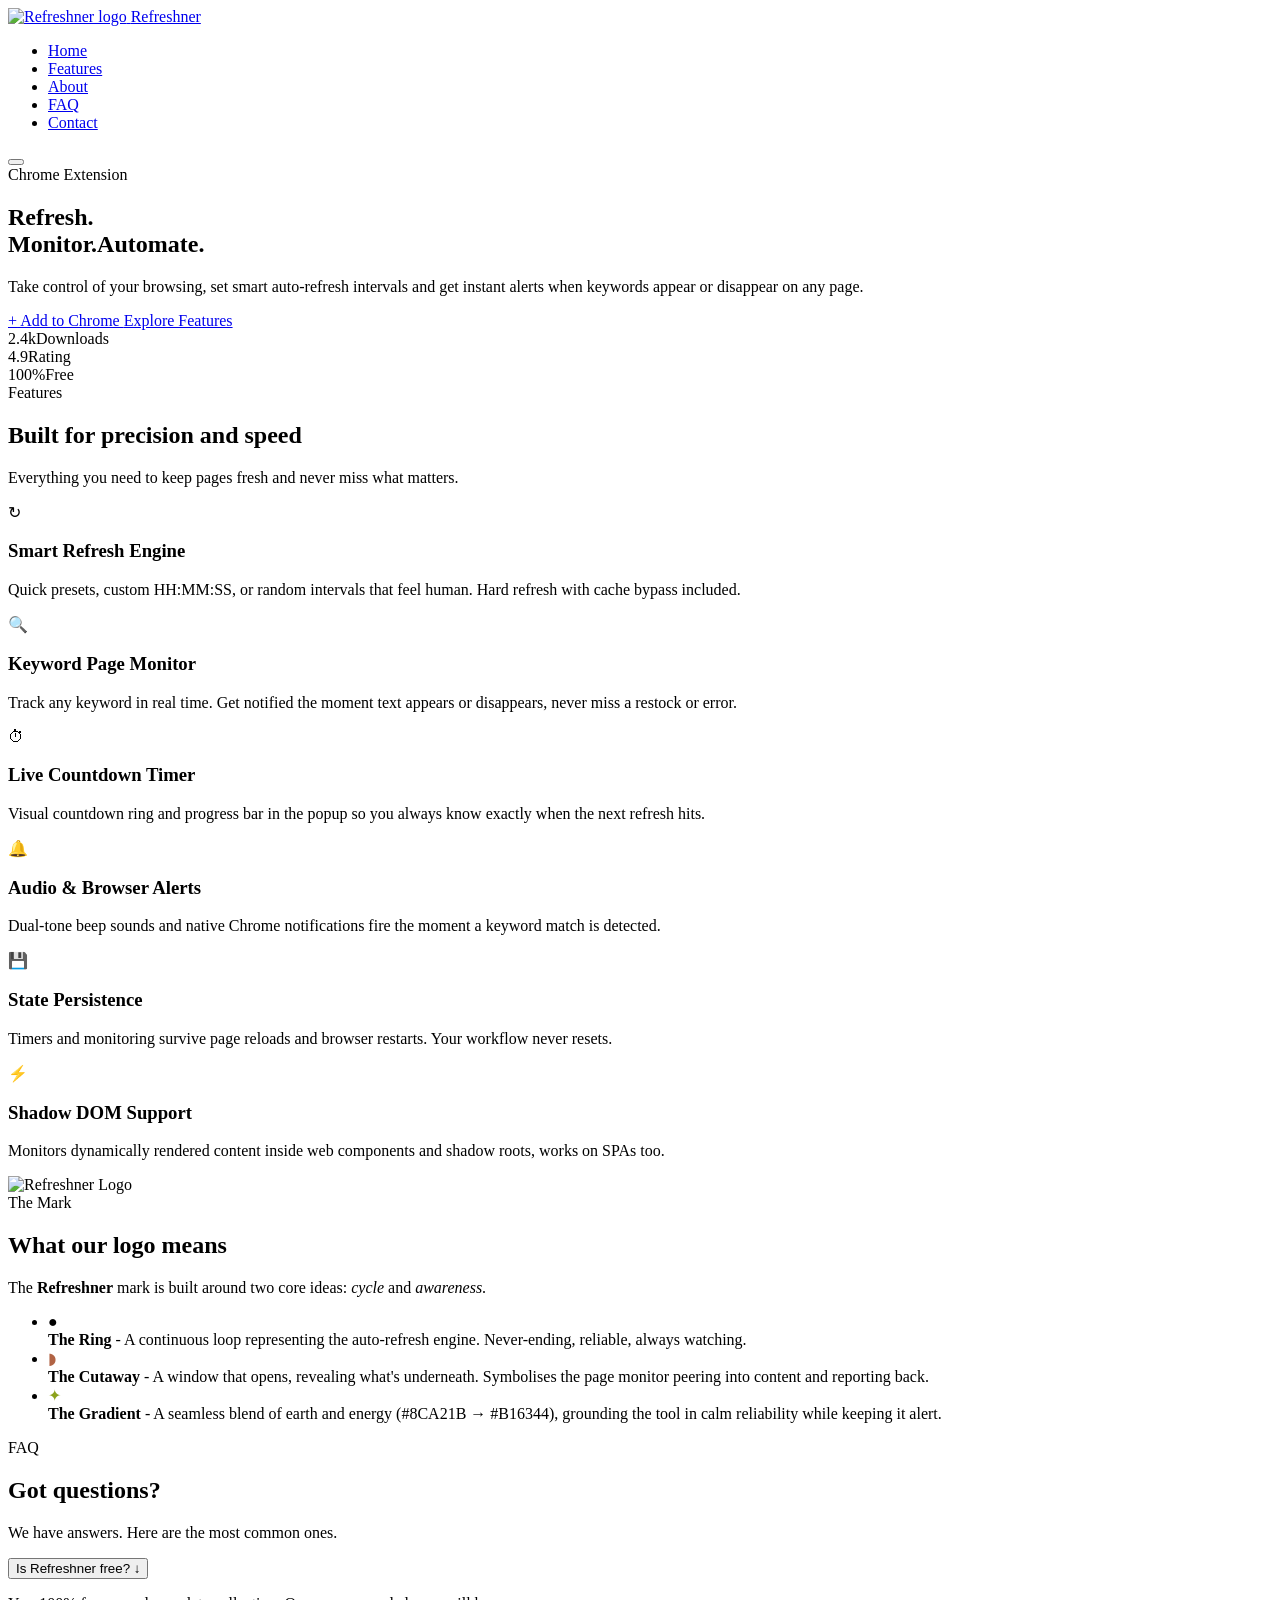
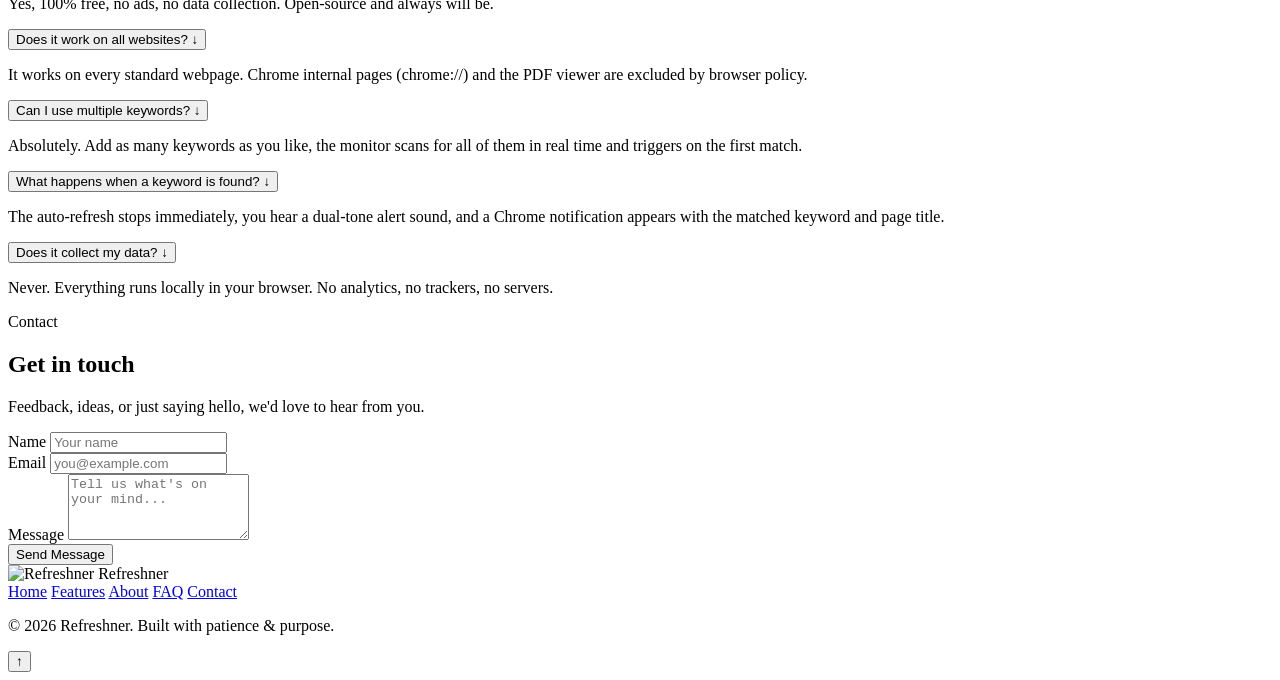
==== Refreshner/index.html @ 4bed7ebf "final polish: aurora wave animation, centered mobile layout, nav/footer redesign, SEO headers, robot" ====
<!DOCTYPE html>
<html lang="en">
<head>
  <meta charset="UTF-8" />
  <meta name="viewport" content="width=device-width, initial-scale=1.0" />
  <title>Refreshner - Smart Refresh &amp; Page Monitor</title>
  <link rel="icon" href="icons/Refreshner.png" />
  <link rel="preconnect" href="https://fonts.googleapis.com" />
  <link rel="preconnect" href="https://fonts.gstatic.com" crossorigin />
  <link href="https://fonts.googleapis.com/css2?family=Fraunces:opsz,wght@9..144,400;9..144,500;9..144,600;9..144,700&family=DM+Sans:opsz,wght@9..40,300;9..40,400;9..40,500;9..40,600&display=swap" rel="stylesheet" />
  <link rel="stylesheet" href="style.css" />
</head>
<body>

  <!-- ============ FLOATING NAVBAR ============ -->
  <nav class="navbar" id="navbar">
    <div class="nav-inner">
      <a href="#" class="nav-logo">
        <img src="icons/Refreshner.png" alt="Refreshner logo" />
        <span>Refreshner</span>
      </a>
      <ul class="nav-links" id="navLinks">
        <li><a href="#hero">Home</a></li>
        <li><a href="#features">Features</a></li>
        <li><a href="#about-logo">About</a></li>
        <li><a href="#faq">FAQ</a></li>
        <li><a href="#contact">Contact</a></li>
      </ul>
      <button class="nav-toggle" id="navToggle" aria-label="Menu">
        <span></span><span></span><span></span>
      </button>
    </div>
  </nav>

  <!-- ============ HERO ============ -->
  <section class="hero" id="hero">
    <div class="hero-bg">
      <div class="blob blob-1"></div>
      <div class="blob blob-2"></div>
      <div class="blob blob-3"></div>
    </div>
    <div class="hero-content">
      <div class="hero-badge">Chrome Extension</div>
      <h1 class="hero-title">Refresh.<br />Monitor.<span>Automate.</span></h1>
      <p class="hero-sub">
        Take control of your browsing, set smart auto-refresh intervals and
        get instant alerts when keywords appear or disappear on any page.
      </p>
      <div class="hero-actions">
        <a href="#" class="btn btn-primary">
          <span class="btn-icon">&#43;</span> Add to Chrome
        </a>
        <a href="#features" class="btn btn-outline">Explore Features</a>
      </div>
      <div class="hero-stats">
        <div class="stat"><span class="stat-num">2.4k</span><span class="stat-label">Downloads</span></div>
        <div class="stat"><span class="stat-num">4.9</span><span class="stat-label">Rating</span></div>
        <div class="stat"><span class="stat-num">100%</span><span class="stat-label">Free</span></div>
      </div>
    </div>
  </section>

  <!-- ============ FEATURES ============ -->
  <section class="section" id="features">
    <div class="section-label">Features</div>
    <h2 class="section-title">Built for <span>precision</span> and <span>speed</span></h2>
    <p class="section-desc">
      Everything you need to keep pages fresh and never miss what matters.
    </p>

    <div class="features-grid">
      <div class="feature-card glass" data-delay="0">
        <div class="feature-icon" style="--ic:#8CA21B">&#x21bb;</div>
        <h3>Smart Refresh Engine</h3>
        <p>Quick presets, custom HH:MM:SS, or random intervals that feel human. Hard refresh with cache bypass included.</p>
      </div>
      <div class="feature-card glass" data-delay="0.15">
        <div class="feature-icon" style="--ic:#B16344">&#x1F50D;</div>
        <h3>Keyword Page Monitor</h3>
        <p>Track any keyword in real time. Get notified the moment text appears or disappears, never miss a restock or error.</p>
      </div>
      <div class="feature-card glass" data-delay="0.3">
        <div class="feature-icon" style="--ic:#8CA21B">&#x23F1;</div>
        <h3>Live Countdown Timer</h3>
        <p>Visual countdown ring and progress bar in the popup so you always know exactly when the next refresh hits.</p>
      </div>
      <div class="feature-card glass" data-delay="0.45">
        <div class="feature-icon" style="--ic:#B16344">&#x1F514;</div>
        <h3>Audio &amp; Browser Alerts</h3>
        <p>Dual-tone beep sounds and native Chrome notifications fire the moment a keyword match is detected.</p>
      </div>
      <div class="feature-card glass" data-delay="0.6">
        <div class="feature-icon" style="--ic:#8CA21B">&#x1F4BE;</div>
        <h3>State Persistence</h3>
        <p>Timers and monitoring survive page reloads and browser restarts. Your workflow never resets.</p>
      </div>
      <div class="feature-card glass" data-delay="0.75">
        <div class="feature-icon" style="--ic:#B16344">&#x26A1;</div>
        <h3>Shadow DOM Support</h3>
        <p>Monitors dynamically rendered content inside web components and shadow roots, works on SPAs too.</p>
      </div>
    </div>
  </section>

  <!-- ============ ABOUT THE LOGO ============ -->
  <section class="section section-alt" id="about-logo">
    <div class="about-logo-inner">
      <div class="about-logo-visual">
        <div class="logo-glow"></div>
        <img src="icons/Refreshner.png" alt="Refreshner Logo" class="about-logo-img" />
      </div>
      <div class="about-logo-text">
        <div class="section-label">The Mark</div>
        <h2 class="section-title">What our <span>logo</span> means</h2>
        <p>
          The <strong>Refreshner</strong> mark is built around two core ideas:
          <em>cycle</em> and <em>awareness</em>.
        </p>
        <ul class="logo-meanings">
          <li>
            <span class="lm-icon">&#x25CF;</span>
            <div><strong>The Ring</strong> - A continuous loop representing the auto-refresh engine. Never-ending, reliable, always watching.</div>
          </li>
          <li>
            <span class="lm-icon" style="color:#B16344">&#x25D7;</span>
            <div><strong>The Cutaway</strong> - A window that opens, revealing what's underneath. Symbolises the page monitor peering into content and reporting back.</div>
          </li>
          <li>
            <span class="lm-icon" style="color:#8CA21B">&#x2726;</span>
            <div><strong>The Gradient</strong> - A seamless blend of earth and energy (&#35;8CA21B &#8594; &#35;B16344), grounding the tool in calm reliability while keeping it alert.</div>
          </li>
        </ul>
      </div>
    </div>
  </section>

  <!-- ============ FAQ ============ -->
  <section class="section" id="faq">
    <div class="section-label">FAQ</div>
    <h2 class="section-title">Got <span>questions</span>?</h2>
    <p class="section-desc">We have answers. Here are the most common ones.</p>

    <div class="faq-list">
      <div class="faq-item glass">
        <button class="faq-q">
          <span>Is Refreshner free?</span>
          <span class="faq-arrow">&#x2193;</span>
        </button>
        <div class="faq-a"><p>Yes, 100% free, no ads, no data collection. Open-source and always will be.</p></div>
      </div>
      <div class="faq-item glass">
        <button class="faq-q">
          <span>Does it work on all websites?</span>
          <span class="faq-arrow">&#x2193;</span>
        </button>
        <div class="faq-a"><p>It works on every standard webpage. Chrome internal pages (&#99;hrome://) and the PDF viewer are excluded by browser policy.</p></div>
      </div>
      <div class="faq-item glass">
        <button class="faq-q">
          <span>Can I use multiple keywords?</span>
          <span class="faq-arrow">&#x2193;</span>
        </button>
        <div class="faq-a"><p>Absolutely. Add as many keywords as you like, the monitor scans for all of them in real time and triggers on the first match.</p></div>
      </div>
      <div class="faq-item glass">
        <button class="faq-q">
          <span>What happens when a keyword is found?</span>
          <span class="faq-arrow">&#x2193;</span>
        </button>
        <div class="faq-a"><p>The auto-refresh stops immediately, you hear a dual-tone alert sound, and a Chrome notification appears with the matched keyword and page title.</p></div>
      </div>
      <div class="faq-item glass">
        <button class="faq-q">
          <span>Does it collect my data?</span>
          <span class="faq-arrow">&#x2193;</span>
        </button>
        <div class="faq-a"><p>Never. Everything runs locally in your browser. No analytics, no trackers, no servers.</p></div>
      </div>
    </div>
  </section>

  <!-- ============ CONTACT ============ -->
  <section class="section section-alt" id="contact">
    <div class="section-label">Contact</div>
    <h2 class="section-title">Get in <span>touch</span></h2>
    <p class="section-desc">Feedback, ideas, or just saying hello, we'd love to hear from you.</p>

    <form class="contact-form glass" id="contactForm">
      <div class="form-row">
        <div class="form-group">
          <label for="name">Name</label>
          <input type="text" id="name" placeholder="Your name" required />
        </div>
        <div class="form-group">
          <label for="email">Email</label>
          <input type="email" id="email" placeholder="you@example.com" required />
        </div>
      </div>
      <div class="form-group">
        <label for="message">Message</label>
        <textarea id="message" rows="4" placeholder="Tell us what's on your mind..." required></textarea>
      </div>
      <button type="submit" class="btn btn-primary">Send Message</button>
    </form>
  </section>

  <!-- ============ FOOTER ============ -->
  <footer class="footer">
    <div class="footer-inner">
      <div class="footer-brand">
        <img src="icons/Refreshner.png" alt="Refreshner" />
        <span>Refreshner</span>
      </div>
      <div class="footer-links">
        <a href="#hero">Home</a>
        <a href="#features">Features</a>
        <a href="#about-logo">About</a>
        <a href="#faq">FAQ</a>
        <a href="#contact">Contact</a>
      </div>
      <p class="footer-copy">&copy; 2026 Refreshner. Built with patience &amp; purpose.</p>
    </div>
  </footer>

  <!-- ============ SCROLL TOP ============ -->
  <button class="scroll-top" id="scrollTop" aria-label="Scroll to top">&#x2191;</button>

  <script src="script.js"></script>
</body>
</html>
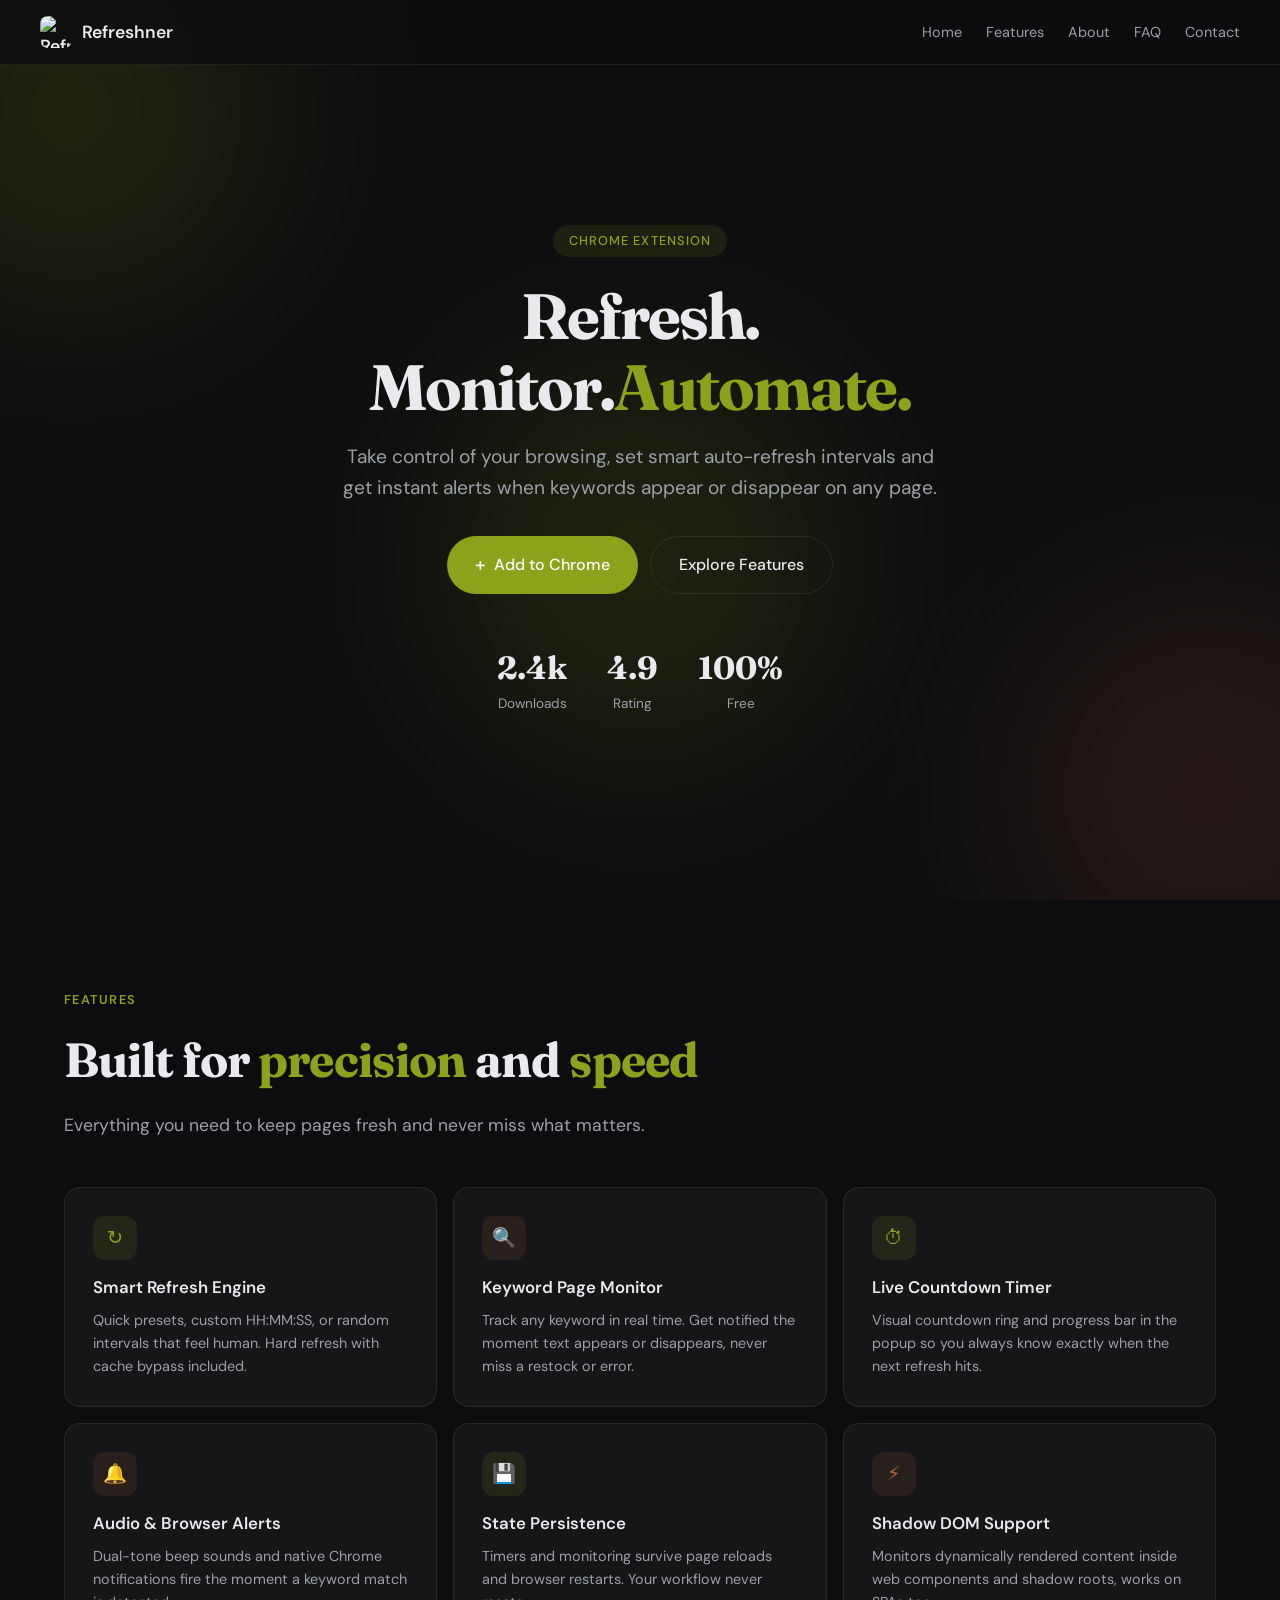
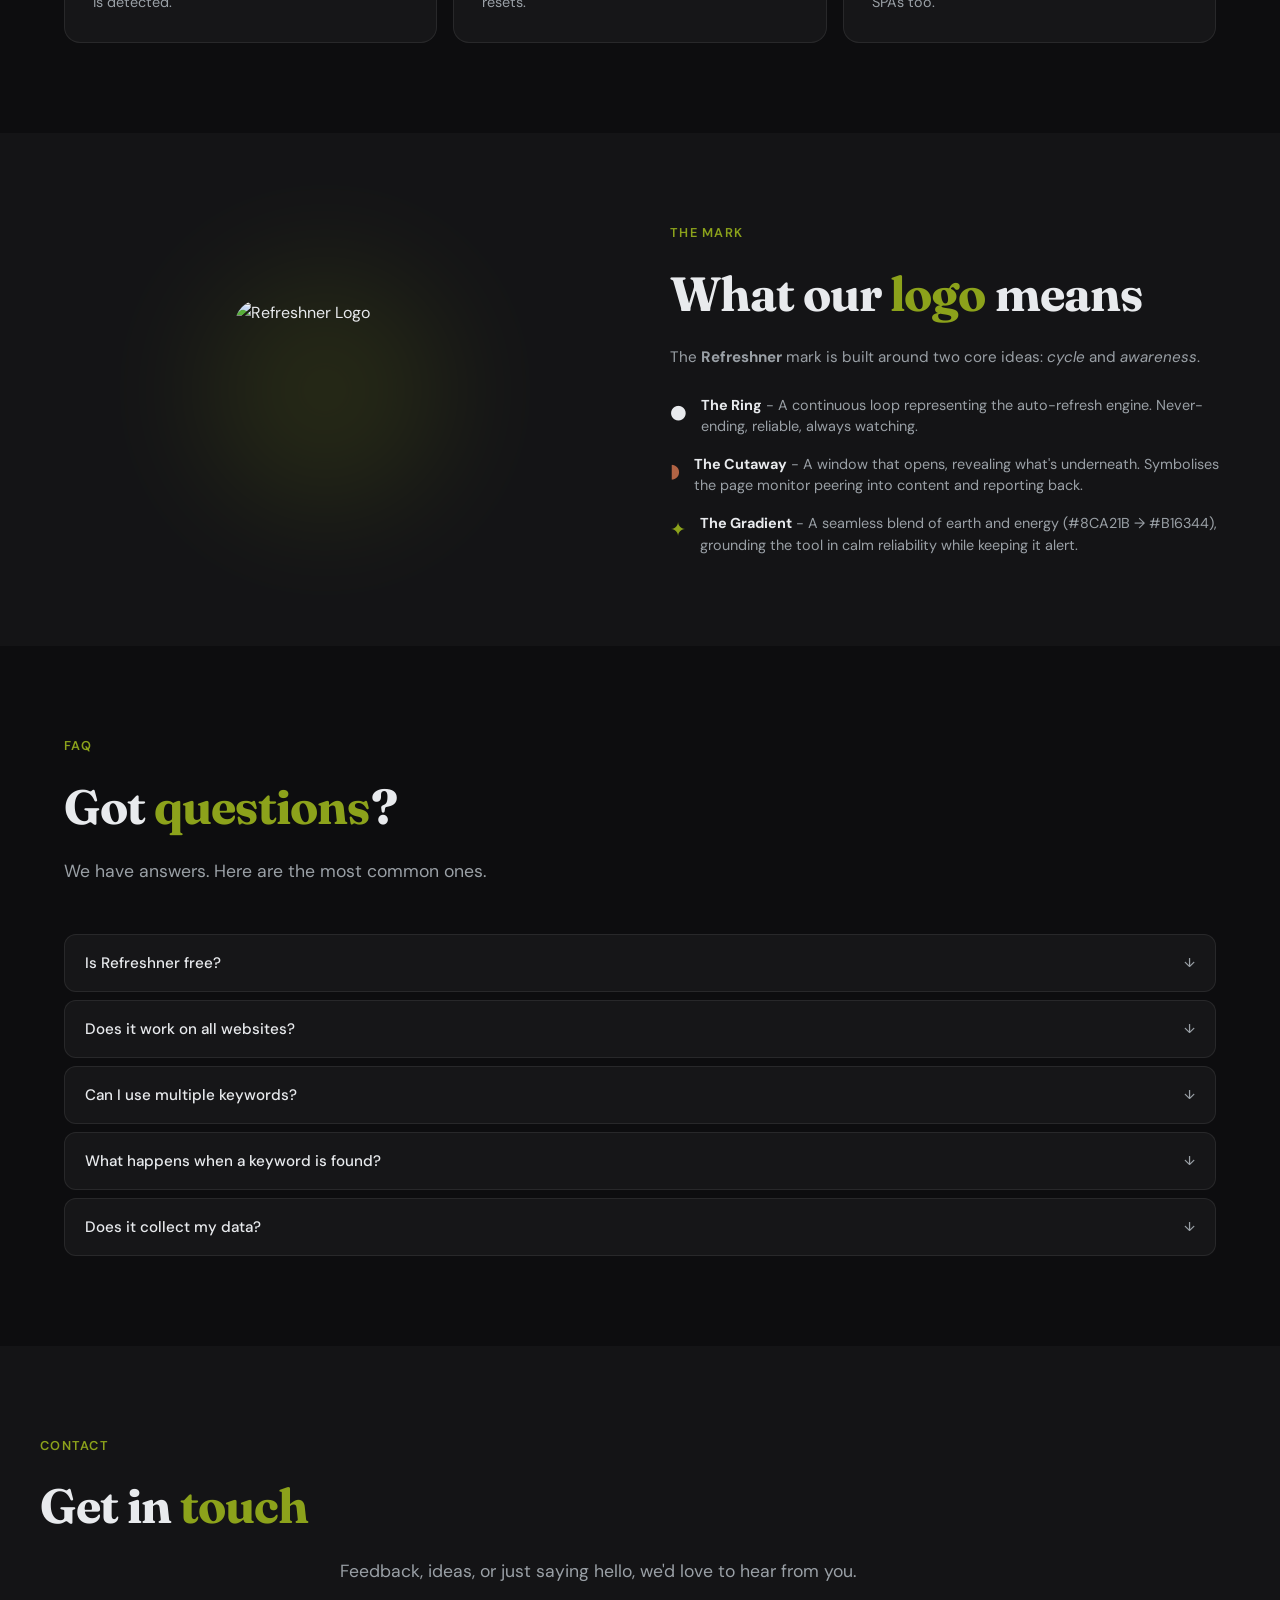
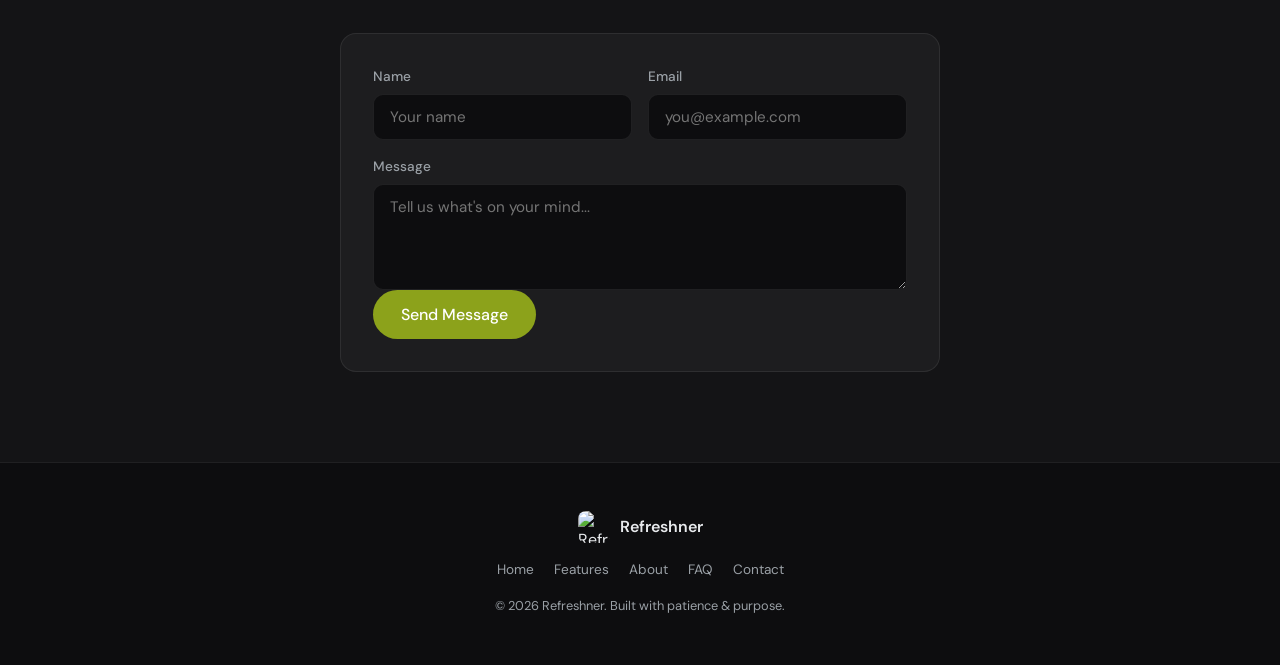
==== commit b5df6798: "Complete site audit: fix version mismatch, missing assets, form, dead CSS, _headers, a11y, breakpoin" ====
--- a/Refreshner/index.html
+++ b/Refreshner/index.html
@@ -3,12 +3,118 @@
 <head>
   <meta charset="UTF-8" />
   <meta name="viewport" content="width=device-width, initial-scale=1.0" />
-  <title>Refreshner - Smart Refresh &amp; Page Monitor</title>
+  <title>Refreshner - Smart Auto Refresh &amp; Page Monitor</title>
+  <meta name="description" content="Refreshner provides smart auto-refresh with customizable intervals, keyword page monitoring, live countdown timer, and audio alerts when matches are found. Free, open source, and privacy-first Chrome extension." />
+  <meta name="keywords" content="Refreshner, Chrome extension, auto refresh, page monitor, keyword monitoring, countdown timer, privacy extension, open source" />
+  <meta name="robots" content="index, follow" />
+  <meta name="author" content="Pawan Simha R" />
+  <meta name="theme-color" content="#000000" />
+  <meta property="og:type" content="website" />
+  <meta property="og:title" content="Refreshner - Smart Auto Refresh &amp; Page Monitor" />
+  <meta property="og:description" content="Auto-refresh pages with smart intervals and monitor content for keywords. Free, open source Chrome extension." />
+  <meta property="og:url" content="https://pawansimha.github.io/JIT/Refreshner/" />
+  <meta property="og:image" content="https://raw.githubusercontent.com/PawanSimha/JIT/main/Logo.webp" />
+  <meta property="og:image:width" content="512" />
+  <meta property="og:image:height" content="512" />
+  <meta property="og:image:alt" content="Refreshner logo" />
+  <meta property="og:site_name" content="JIT" />
+  <meta property="og:locale" content="en_US" />
+  <meta name="twitter:card" content="summary" />
+  <meta name="twitter:title" content="Refreshner - Smart Auto Refresh &amp; Page Monitor" />
+  <meta name="twitter:description" content="Auto-refresh pages with smart intervals and monitor content for keywords. Free, open source Chrome extension." />
+  <meta name="twitter:image" content="https://raw.githubusercontent.com/PawanSimha/JIT/main/Logo.webp" />
+  <meta name="twitter:image:alt" content="Refreshner logo" />
   <link rel="icon" href="icons/Refreshner.png" />
   <link rel="preconnect" href="https://fonts.googleapis.com" />
   <link rel="preconnect" href="https://fonts.gstatic.com" crossorigin />
   <link href="https://fonts.googleapis.com/css2?family=Fraunces:opsz,wght@9..144,400;9..144,500;9..144,600;9..144,700&family=DM+Sans:opsz,wght@9..40,300;9..40,400;9..40,500;9..40,600&display=swap" rel="stylesheet" />
-  <link rel="stylesheet" href="style.css" />
+  <style>
+    *,*::before,*::after { margin:0; padding:0; box-sizing:border-box; }
+    :root { --green:#8CA21B; --brown:#B16344; --bg:#0d0d0f; --bg2:#141416; --card:rgba(255,255,255,0.04); --border:rgba(255,255,255,0.08); --text:#e8eaed; --text2:#9aa0a6; --max-w:1200px; }
+    html { scroll-behavior:smooth; }
+    body { font-family:'DM Sans',system-ui,sans-serif; background:var(--bg); color:var(--text); -webkit-font-smoothing:antialiased; line-height:1.6; }
+    .navbar { position:fixed; top:0; left:0; right:0; z-index:1000; padding:16px 24px; background:rgba(13,13,15,0.85); backdrop-filter:blur(16px); border-bottom:1px solid var(--border); }
+    .nav-inner { max-width:var(--max-w); margin:0 auto; display:flex; align-items:center; justify-content:space-between; }
+    .nav-logo { display:flex; align-items:center; gap:10px; text-decoration:none; color:var(--text); font-weight:600; font-size:1.1rem; }
+    .nav-logo img { width:32px; height:32px; border-radius:8px; }
+    .nav-links { display:flex; list-style:none; gap:24px; }
+    .nav-links a { text-decoration:none; color:var(--text2); font-size:0.9rem; transition:color 0.2s; }
+    .nav-links a:hover { color:var(--text); }
+    .nav-toggle { display:none; flex-direction:column; gap:5px; background:none; border:none; cursor:pointer; padding:4px; }
+    .nav-toggle span { display:block; width:24px; height:2px; background:var(--text); border-radius:2px; transition:0.3s; }
+    .hero { min-height:100dvh; display:flex; align-items:center; justify-content:center; text-align:center; padding:120px 24px 80px; position:relative; overflow:hidden; }
+    .hero-bg { position:absolute; inset:0; overflow:hidden; }
+    .blob { position:absolute; width:400px; height:400px; border-radius:50%; filter:blur(100px); opacity:0.15; }
+    .blob-1 { background:var(--green); top:-10%; left:-10%; }
+    .blob-2 { background:var(--brown); bottom:-10%; right:-10%; }
+    .blob-3 { background:var(--green); top:40%; left:50%; transform:translateX(-50%); }
+    .hero-content { position:relative; max-width:800px; }
+    .hero-badge { display:inline-block; font-size:0.8rem; font-weight:500; padding:6px 16px; border-radius:100px; background:rgba(140,162,27,0.12); color:var(--green); margin-bottom:24px; text-transform:uppercase; letter-spacing:0.08em; }
+    .hero-title { font-family:'Fraunces',serif; font-size:clamp(2.5rem,6vw,4rem); font-weight:700; line-height:1.1; letter-spacing:-0.03em; margin-bottom:20px; }
+    .hero-title span { color:var(--green); }
+    .hero-sub { font-size:clamp(1rem,2vw,1.2rem); color:var(--text2); max-width:600px; margin:0 auto 32px; }
+    .hero-actions { display:flex; gap:12px; justify-content:center; flex-wrap:wrap; }
+    .btn { display:inline-flex; align-items:center; gap:8px; padding:14px 28px; border-radius:100px; font-size:1rem; font-weight:500; text-decoration:none; cursor:pointer; border:none; font-family:inherit; transition:opacity 0.2s,transform 0.2s; }
+    .btn:hover { opacity:0.85; transform:translateY(-1px); }
+    .btn-primary { background:var(--green); color:#fff; }
+    .btn-outline { background:transparent; color:var(--text); border:1px solid var(--border); }
+    .btn-icon { font-size:1.2rem; }
+    .hero-stats { display:flex; gap:40px; justify-content:center; margin-top:48px; flex-wrap:wrap; }
+    .stat { display:flex; flex-direction:column; }
+    .stat-num { font-family:'Fraunces',serif; font-size:2rem; font-weight:700; color:var(--text); }
+    .stat-label { font-size:0.85rem; color:var(--text2); }
+    .section { padding:clamp(60px,10vh,100px) 24px; max-width:var(--max-w); margin:0 auto; }
+    .section-alt { background:var(--bg2); max-width:none; padding-left:24px; padding-right:24px; }
+    .section-alt > * { max-width:var(--max-w); margin-left:auto; margin-right:auto; }
+    .section-label { font-size:0.8rem; font-weight:600; color:var(--green); text-transform:uppercase; letter-spacing:0.1em; margin-bottom:12px; }
+    .section-title { font-family:'Fraunces',serif; font-size:clamp(2rem,4vw,3rem); font-weight:700; letter-spacing:-0.02em; margin-bottom:12px; }
+    .section-title span { color:var(--green); }
+    .section-desc { color:var(--text2); font-size:clamp(0.95rem,1.5vw,1.1rem); max-width:600px; margin-bottom:48px; }
+    .features-grid { display:grid; grid-template-columns:repeat(auto-fit,minmax(min(280px,100%),1fr)); gap:16px; }
+    .feature-card { padding:28px; border-radius:16px; background:var(--card); border:1px solid var(--border); transition:border-color 0.2s; }
+    .feature-card:hover { border-color:rgba(255,255,255,0.15); }
+    .feature-icon { width:44px; height:44px; display:flex; align-items:center; justify-content:center; border-radius:12px; background:color-mix(in srgb,var(--ic) 12%,transparent); color:var(--ic); font-size:1.2rem; margin-bottom:14px; }
+    .feature-card h3 { font-size:1.05rem; font-weight:600; margin-bottom:8px; }
+    .feature-card p { font-size:0.9rem; color:var(--text2); line-height:1.6; }
+    .about-logo-inner { display:grid; grid-template-columns:1fr 1fr; gap:60px; align-items:center; }
+    .about-logo-visual { display:flex; align-items:center; justify-content:center; position:relative; }
+    .logo-glow { position:absolute; width:240px; height:240px; border-radius:50%; background:var(--green); filter:blur(60px); opacity:0.15; }
+    .about-logo-img { width:180px; height:180px; border-radius:24px; position:relative; }
+    .about-logo-text p { color:var(--text2); font-size:0.95rem; margin-bottom:24px; line-height:1.7; }
+    .logo-meanings { list-style:none; display:flex; flex-direction:column; gap:16px; }
+    .logo-meanings li { display:flex; gap:14px; }
+    .lm-icon { font-size:1.2rem; flex-shrink:0; margin-top:2px; }
+    .logo-meanings li strong { color:var(--text); }
+    .logo-meanings li div { font-size:0.9rem; color:var(--text2); line-height:1.5; }
+    .faq-list { display:flex; flex-direction:column; gap:8px; }
+    .faq-item { border-radius:12px; background:var(--card); border:1px solid var(--border); overflow:hidden; }
+    .faq-q { width:100%; display:flex; justify-content:space-between; align-items:center; padding:18px 20px; background:none; border:none; color:var(--text); font-size:0.95rem; font-weight:500; cursor:pointer; font-family:inherit; text-align:left; }
+    .faq-q:hover { background:rgba(255,255,255,0.03); }
+    .faq-arrow { font-size:0.8rem; color:var(--text2); transition:transform 0.3s; }
+    .faq-item.open .faq-arrow { transform:rotate(180deg); }
+    .faq-a { max-height:0; overflow:hidden; transition:max-height 0.3s ease,padding 0.3s ease; padding:0 20px; }
+    .faq-item.open .faq-a { max-height:200px; padding:0 20px 18px; }
+    .faq-a p { font-size:0.9rem; color:var(--text2); line-height:1.6; }
+    .contact-form { max-width:600px; padding:32px; border-radius:16px; background:var(--card); border:1px solid var(--border); }
+    .form-row { display:grid; grid-template-columns:1fr 1fr; gap:16px; margin-bottom:16px; }
+    .form-group { display:flex; flex-direction:column; gap:6px; }
+    .form-group label { font-size:0.85rem; color:var(--text2); font-weight:500; }
+    .form-group input,.form-group textarea { width:100%; padding:12px 16px; background:var(--bg); border:1px solid var(--border); border-radius:10px; color:var(--text); font-size:0.95rem; font-family:inherit; outline:none; }
+    .form-group input:focus,.form-group textarea:focus { border-color:var(--green); }
+    .footer { padding:48px 24px; border-top:1px solid var(--border); text-align:center; }
+    .footer-inner { max-width:var(--max-w); margin:0 auto; }
+    .footer-brand { display:flex; align-items:center; justify-content:center; gap:10px; margin-bottom:16px; }
+    .footer-brand img { width:32px; height:32px; border-radius:8px; }
+    .footer-brand span { font-weight:600; font-size:1rem; }
+    .footer-links { display:flex; justify-content:center; gap:20px; margin-bottom:16px; }
+    .footer-links a { color:var(--text2); text-decoration:none; font-size:0.85rem; }
+    .footer-links a:hover { color:var(--text); }
+    .footer-copy { font-size:0.8rem; color:var(--text2); }
+    .scroll-top { position:fixed; bottom:24px; right:24px; width:44px; height:44px; border-radius:50%; background:var(--green); color:#fff; border:none; font-size:1.2rem; cursor:pointer; opacity:0; visibility:hidden; transition:opacity 0.3s,visibility 0.3s; z-index:999; }
+    .scroll-top.show { opacity:1; visibility:visible; }
+    @media (max-width:768px) { .nav-links { display:none; position:absolute; top:100%; left:0; right:0; flex-direction:column; background:rgba(13,13,15,0.95); border-bottom:1px solid var(--border); padding:12px; gap:0; } .nav-links.open { display:flex; } .nav-links a { padding:12px 16px; display:block; } .nav-toggle { display:flex; } .about-logo-inner { grid-template-columns:1fr; text-align:center; } .form-row { grid-template-columns:1fr; } .hero-stats { gap:24px; } }
+    @media (max-width:560px) { .hero { padding:100px 16px 60px; } .section { padding:40px 16px; } .feature-card { padding:20px; } }
+  </style>
 </head>
 <body>
 
@@ -47,7 +153,7 @@
         get instant alerts when keywords appear or disappear on any page.
       </p>
       <div class="hero-actions">
-        <a href="#" class="btn btn-primary">
+        <a href="../extension.html" class="btn btn-primary">
           <span class="btn-icon">&#43;</span> Add to Chrome
         </a>
         <a href="#features" class="btn btn-outline">Explore Features</a>
@@ -185,21 +291,23 @@
     <h2 class="section-title">Get in <span>touch</span></h2>
     <p class="section-desc">Feedback, ideas, or just saying hello, we'd love to hear from you.</p>
 
-    <form class="contact-form glass" id="contactForm">
+    <form class="contact-form glass" id="contactForm" action="https://formsubmit.co/pawansimha.pc@gmail.com" method="POST">
       <div class="form-row">
         <div class="form-group">
           <label for="name">Name</label>
-          <input type="text" id="name" placeholder="Your name" required />
+          <input type="text" name="name" id="name" placeholder="Your name" required />
         </div>
         <div class="form-group">
           <label for="email">Email</label>
-          <input type="email" id="email" placeholder="you@example.com" required />
+          <input type="email" name="email" id="email" placeholder="you@example.com" required />
         </div>
       </div>
       <div class="form-group">
         <label for="message">Message</label>
-        <textarea id="message" rows="4" placeholder="Tell us what's on your mind..." required></textarea>
-      </div>
+        <textarea name="message" id="message" rows="4" placeholder="Tell us what's on your mind..." required></textarea>
+      </div>
+      <input type="hidden" name="_subject" value="Refreshner Contact" />
+      <input type="hidden" name="_next" value="https://pawansimha.github.io/JIT/" />
       <button type="submit" class="btn btn-primary">Send Message</button>
     </form>
   </section>
@@ -225,6 +333,17 @@
   <!-- ============ SCROLL TOP ============ -->
   <button class="scroll-top" id="scrollTop" aria-label="Scroll to top">&#x2191;</button>
 
-  <script src="script.js"></script>
+  <script>
+    (function(){'use strict';
+      const toggle=document.getElementById('navToggle'),links=document.getElementById('navLinks');
+      if(toggle&&links){toggle.addEventListener('click',function(){links.classList.toggle('open');});}
+      const topBtn=document.getElementById('scrollTop');
+      if(topBtn){window.addEventListener('scroll',function(){topBtn.classList.toggle('show',window.scrollY>400);});topBtn.addEventListener('click',function(){window.scrollTo({top:0,behavior:'smooth'});});}
+      document.querySelectorAll('.faq-q').forEach(function(btn){btn.addEventListener('click',function(){var item=this.parentElement;item.classList.toggle('open');});});
+      var form=document.getElementById('contactForm');if(form){form.addEventListener('submit',function(){var btn=this.querySelector('button[type=submit]');if(btn){btn.disabled=true;btn.textContent='Sending...';}});}
+      var observer=new IntersectionObserver(function(entries){entries.forEach(function(e){if(e.isIntersecting){e.target.classList.add('visible');observer.unobserve(e.target);}});},{threshold:0.08});
+      document.querySelectorAll('.glass').forEach(function(el){observer.observe(el);});
+    })();
+  </script>
 </body>
 </html>
